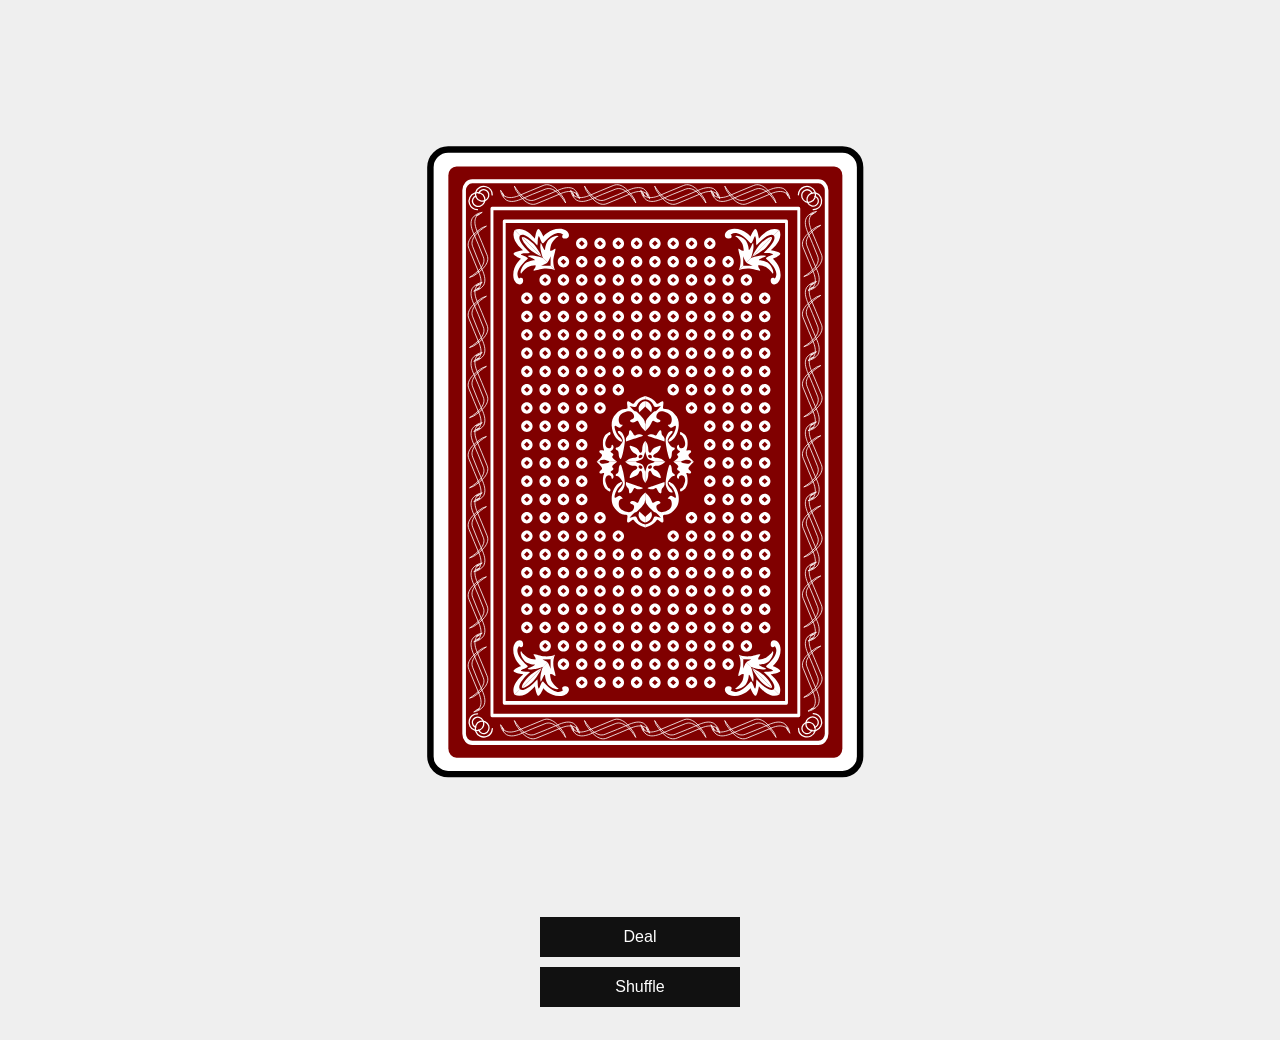
==== index.html @ c9fe1b4e "Renamed deck.html to index.html. Changes to readme." ====
<doctype !html>
<html>
    <head>
        <meta charset="utf-8">
        <link rel="stylesheet" href="style.css">
        <script
			  src="https://code.jquery.com/jquery-3.1.1.min.js"
			  integrity="sha256-hVVnYaiADRTO2PzUGmuLJr8BLUSjGIZsDYGmIJLv2b8="
			  crossorigin="anonymous"></script>
    </head>
    <body>
        <div id="container">
            <div id="card">
                <svg
                    viewBox="0 0 245 275"
                    width="100%"
                    height="100%">
                    <use id="card_image" xlink:href="svg-cards-indented.svg#back" x="40" y="12" fill="#800000" />
                </svg>
            </div>
            <button id="deal">Deal</button><br />
            <button id="shuffle">Shuffle</button>
            <div id="deck"></div>
        </div>
    <script>
        var suits = ['diamond', 'club', 'spade', 'heart'];
        var numerals = {'1': 1, '2': 2, '3': 3, '4': 4, '5': 5, '6': 6, '7': 7, '8': 8, '9': 9, '10': 10, 'jack': 10, 'queen': 10, 'king': 10};
        var deck = [];
        
        function shuffle() {
            deck = []
            var j = 0;
            var k = 0;
            var temp = null;
            
            for (i = 0; i < suits.length; i++) {
                $.each(numerals, function(numeral, value) {
                    deck.push(numeral + '_' + suits[i]);
                })
            
            for (j = deck.length - 1; j > 0; j--) {
                k = Math.floor(Math.random() * (j + 1))
                temp = deck[j];
                deck[j] = deck[k];
                deck[k] = temp;
            }

            $('#card_image').attr("xlink:href","svg-cards-indented.svg#back");
        }
        }

        $(document).ready(function() {
            shuffle();
        })

        $('#shuffle').click(function() {
                shuffle();                  
            })

        $('#deal, #card_image').click(function() {
            if (deck.length == 0) {
                $('#card_image').attr("xlink:href","svg-cards-indented.svg#back");
            }
            else {
                card = deck.pop()
        
                switch (card.split("_").pop()) {
                    case 'spade':
                    case 'club':
                        $('#card_image').attr("fill","#000000");
                        break;
                }
                $('#card_image').attr("xlink:href","svg-cards-indented.svg#" + card);
            }
            
            
        })
    </script>
    </body>
</html>
---- style.css ----
body {
    background-color: #efefef;
    font-family: 'Proxima Nova', 'Arial', sans-serif;
    font-size: 18px;
}

button {
    background-color: #111;
    font-size: 16px;
    padding: 10px;
    margin: 5px;
    color: #fff;
    border: 1px solid #111;
    width: 200px;
}

#container {
    width: 50%;
    margin: 0 auto;
    padding: 20px;
    text-align: center;
}

#card {
    width: 100%;
    text-align: center;
    font-size: 48px;
}
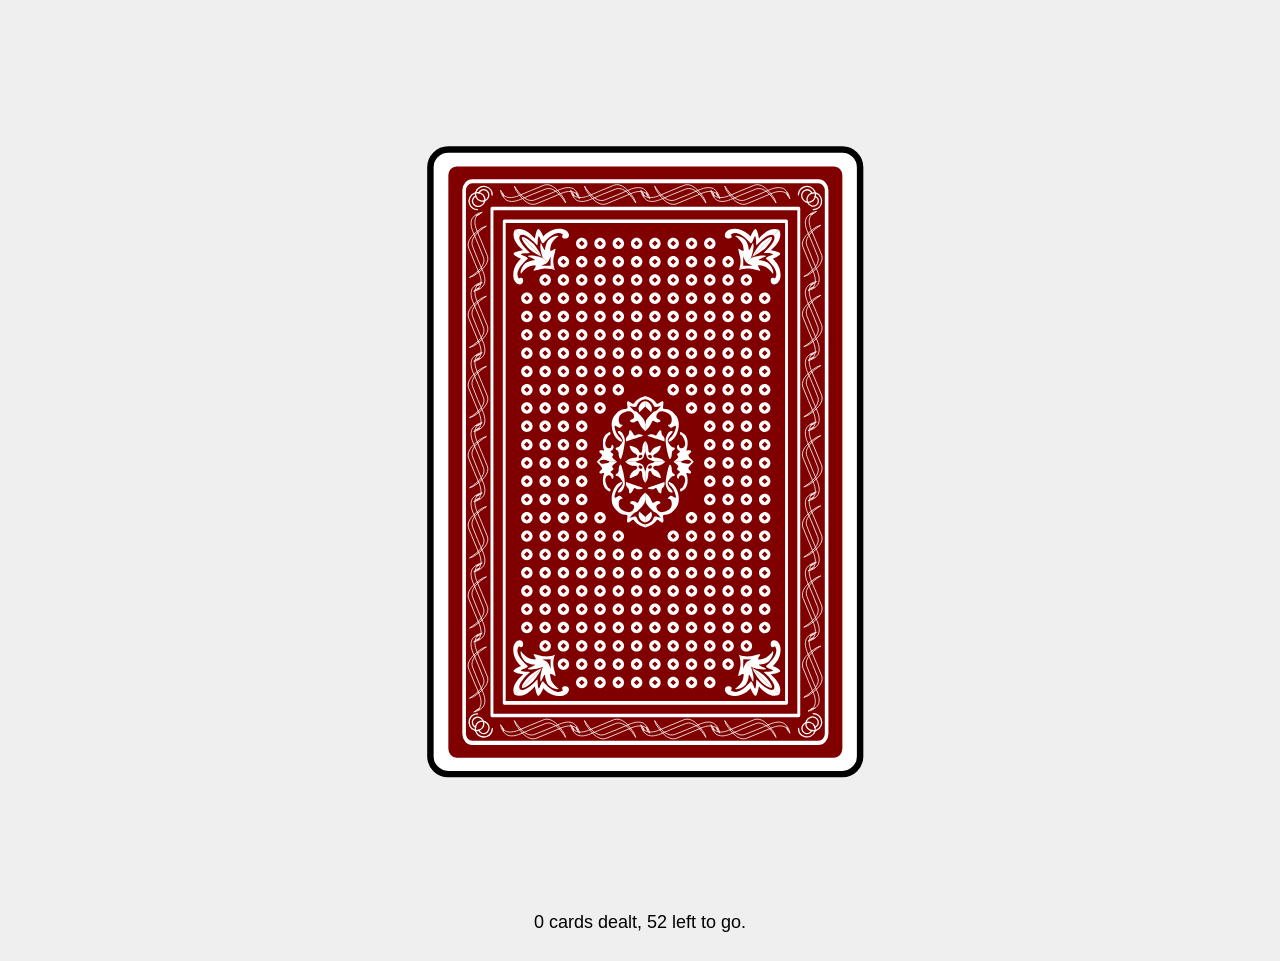
==== commit 37a89d52: "Tidying up. Splitting deal & image update action out to functions." ====
--- a/index.html
+++ b/index.html
@@ -18,63 +18,8 @@
                     <use id="card_image" xlink:href="svg-cards-indented.svg#back" x="40" y="12" fill="#800000" />
                 </svg>
             </div>
-            <button id="deal">Deal</button><br />
-            <button id="shuffle">Shuffle</button>
             <div id="deck"></div>
         </div>
-    <script>
-        var suits = ['diamond', 'club', 'spade', 'heart'];
-        var numerals = {'1': 1, '2': 2, '3': 3, '4': 4, '5': 5, '6': 6, '7': 7, '8': 8, '9': 9, '10': 10, 'jack': 10, 'queen': 10, 'king': 10};
-        var deck = [];
-        
-        function shuffle() {
-            deck = []
-            var j = 0;
-            var k = 0;
-            var temp = null;
-            
-            for (i = 0; i < suits.length; i++) {
-                $.each(numerals, function(numeral, value) {
-                    deck.push(numeral + '_' + suits[i]);
-                })
-            
-            for (j = deck.length - 1; j > 0; j--) {
-                k = Math.floor(Math.random() * (j + 1))
-                temp = deck[j];
-                deck[j] = deck[k];
-                deck[k] = temp;
-            }
-
-            $('#card_image').attr("xlink:href","svg-cards-indented.svg#back");
-        }
-        }
-
-        $(document).ready(function() {
-            shuffle();
-        })
-
-        $('#shuffle').click(function() {
-                shuffle();                  
-            })
-
-        $('#deal, #card_image').click(function() {
-            if (deck.length == 0) {
-                $('#card_image').attr("xlink:href","svg-cards-indented.svg#back");
-            }
-            else {
-                card = deck.pop()
-        
-                switch (card.split("_").pop()) {
-                    case 'spade':
-                    case 'club':
-                        $('#card_image').attr("fill","#000000");
-                        break;
-                }
-                $('#card_image').attr("xlink:href","svg-cards-indented.svg#" + card);
-            }
-            
-            
-        })
-    </script>
+        <script type="text/javascript" src="deck.js"></script>
     </body>
 </html>
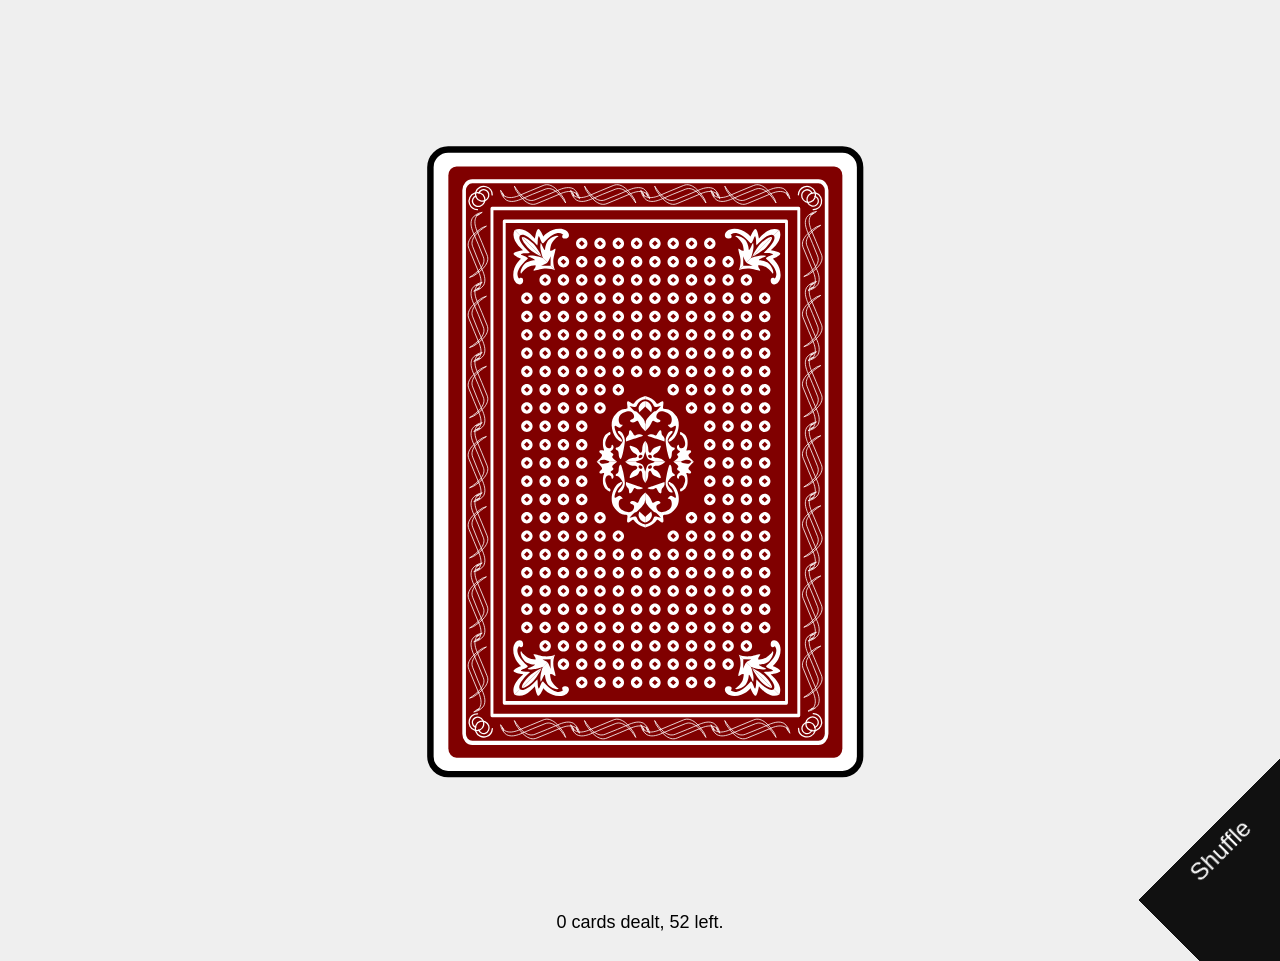
==== commit 8267b32a: "Shuffle button in corner." ====
--- a/index.html
+++ b/index.html
@@ -19,6 +19,7 @@
                 </svg>
             </div>
             <div id="deck"></div>
+            <div id="reset_corner"><p>Shuffle</p></div>
         </div>
         <script type="text/javascript" src="deck.js"></script>
     </body>
--- a/style.css
+++ b/style.css
@@ -27,3 +27,33 @@
     font-size: 48px;
 }
 
+#reset_corner_container {
+    position: fixed;
+    right: 0;
+    bottom: 0;
+}
+
+#reset_corner {
+    position: fixed;
+    right: -100px;
+    bottom: -100px;
+    width: 200px;
+    height: 200px;
+    color: #fff;
+    background-color: #111;
+    -webkit-transform: rotate(45deg);
+    -moz-transform: rotate(45deg);
+    -ms-transform: rotate(45deg);
+    -o-transform: rotate(45deg);
+}
+
+#reset_corner p {
+    position: fixed;
+    right: 140px;
+    bottom: 55px;
+    font-size: 24px;
+    -webkit-transform: rotate(-90deg);
+    -moz-transform: rotate(-90deg);
+    -ms-transform: rotate(-90deg);
+    -o-transform: rotate(-90deg);    
+}
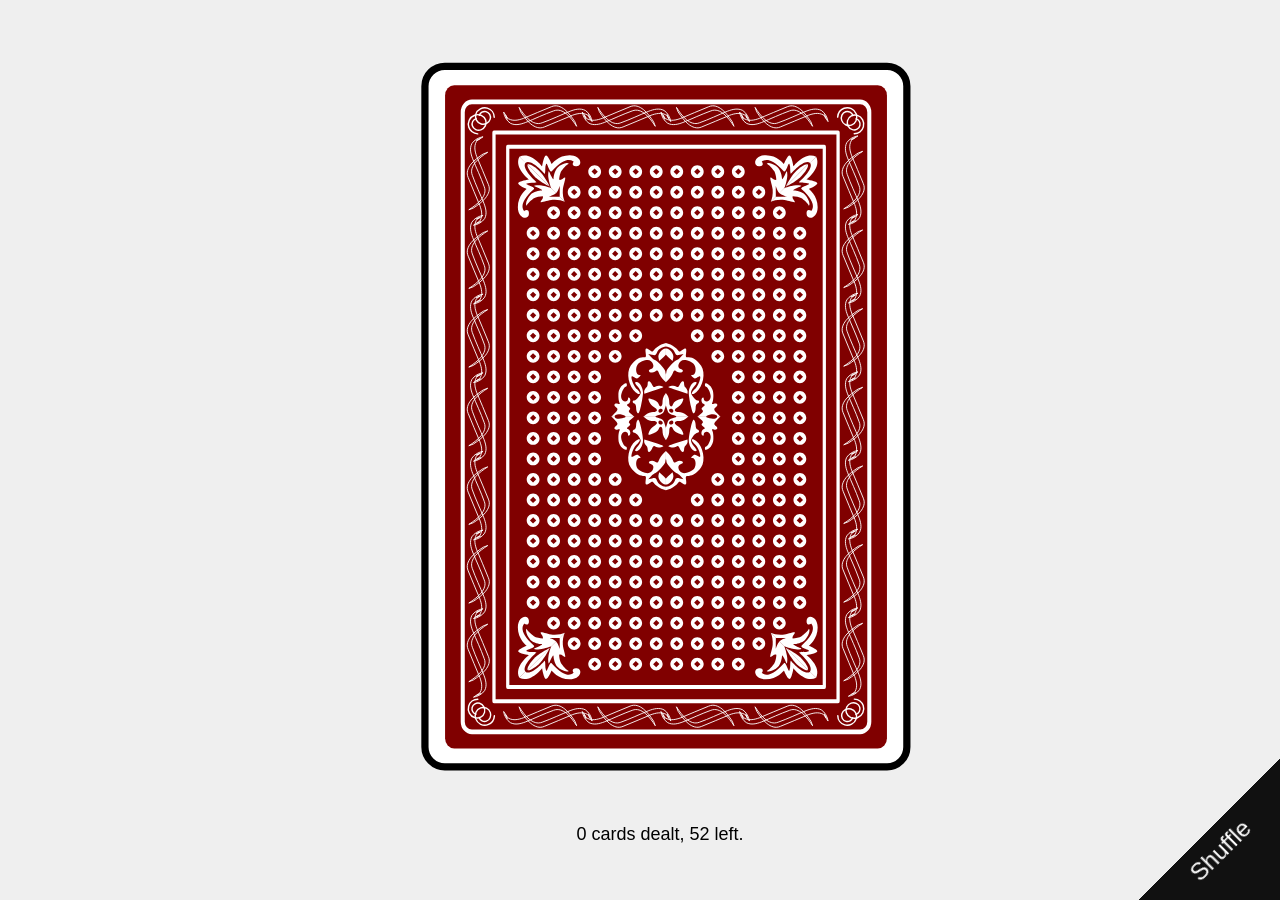
==== commit 522f8f75: "Tidying, fixed container sizing." ====
--- a/index.html
+++ b/index.html
@@ -14,7 +14,7 @@
                 <svg
                     viewBox="0 0 245 275"
                     width="100%"
-                    height="100%">
+                    height="90%">
                     <use id="card_image" xlink:href="svg-cards-indented.svg#back" x="40" y="12" fill="#800000" />
                 </svg>
             </div>
--- a/style.css
+++ b/style.css
@@ -15,7 +15,7 @@
 }
 
 #container {
-    width: 50%;
+    width: 100%;
     margin: 0 auto;
     padding: 20px;
     text-align: center;
@@ -39,6 +39,7 @@
     bottom: -100px;
     width: 200px;
     height: 200px;
+    cursor: pointer;
     color: #fff;
     background-color: #111;
     -webkit-transform: rotate(45deg);
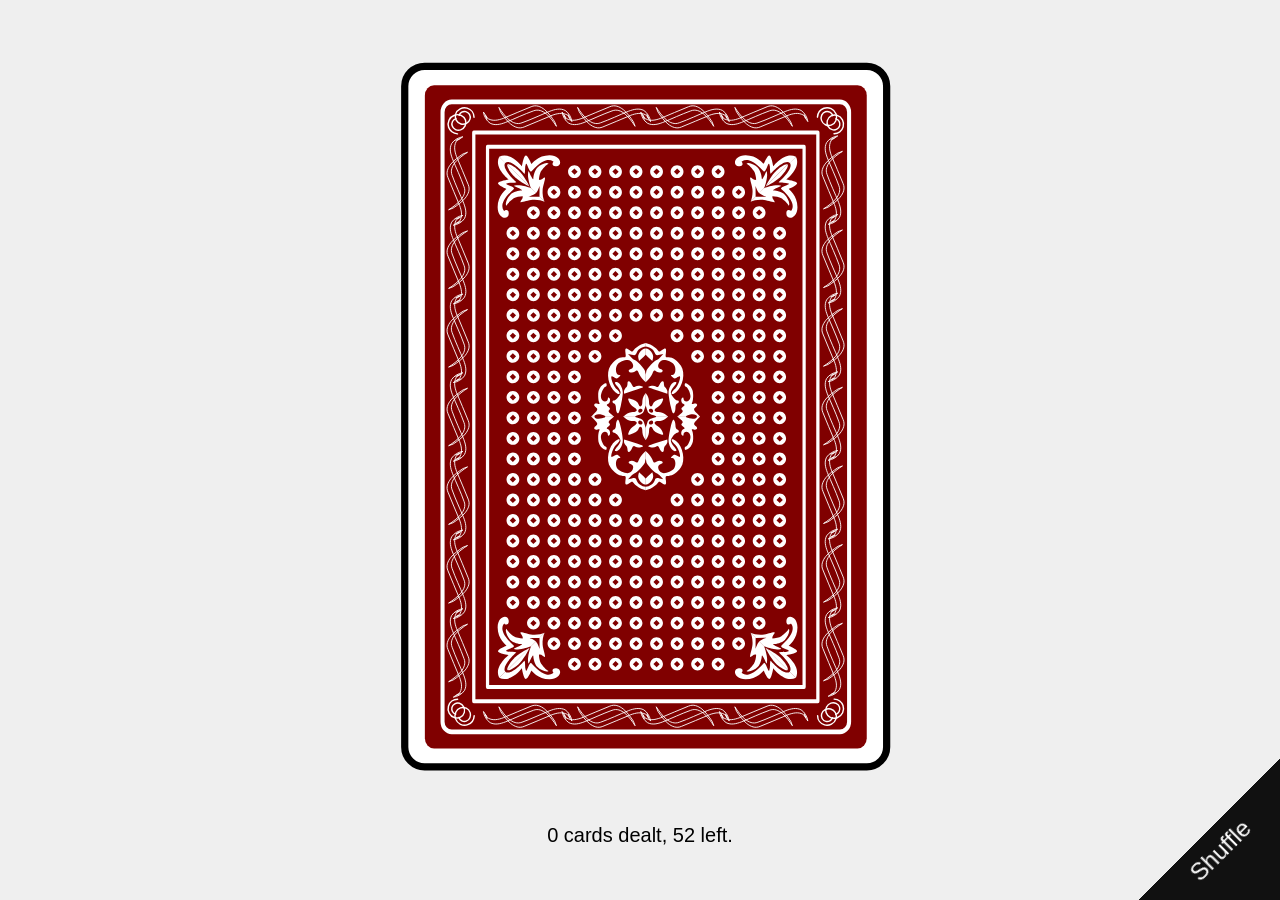
==== commit 7315fead: "Fix click-to-deal in Microsoft Edge" ====
--- a/index.html
+++ b/index.html
@@ -15,7 +15,7 @@
                     viewBox="0 0 245 275"
                     width="100%"
                     height="90%">
-                    <use id="card_image" xlink:href="svg-cards-indented.svg#back" x="40" y="12" fill="#800000" />
+                    <use id="card_image" style="pointer-events: none;" xlink:href="svg-cards-indented.svg#back" x="40" y="12" fill="#800000" />
                 </svg>
             </div>
             <div id="deck"></div>
--- a/style.css
+++ b/style.css
@@ -15,7 +15,7 @@
 }
 
 #container {
-    width: 100%;
+    width: 90%;
     margin: 0 auto;
     padding: 20px;
     text-align: center;
@@ -25,6 +25,10 @@
     width: 100%;
     text-align: center;
     font-size: 48px;
+}
+
+#deck {
+    font-size: 20px;
 }
 
 #reset_corner_container {
@@ -42,6 +46,7 @@
     cursor: pointer;
     color: #fff;
     background-color: #111;
+    transform: rotate(45deg);
     -webkit-transform: rotate(45deg);
     -moz-transform: rotate(45deg);
     -ms-transform: rotate(45deg);
@@ -53,8 +58,10 @@
     right: 140px;
     bottom: 55px;
     font-size: 24px;
+    transform: rotate(-90deg);
     -webkit-transform: rotate(-90deg);
     -moz-transform: rotate(-90deg);
     -ms-transform: rotate(-90deg);
     -o-transform: rotate(-90deg);    
-}+}
+
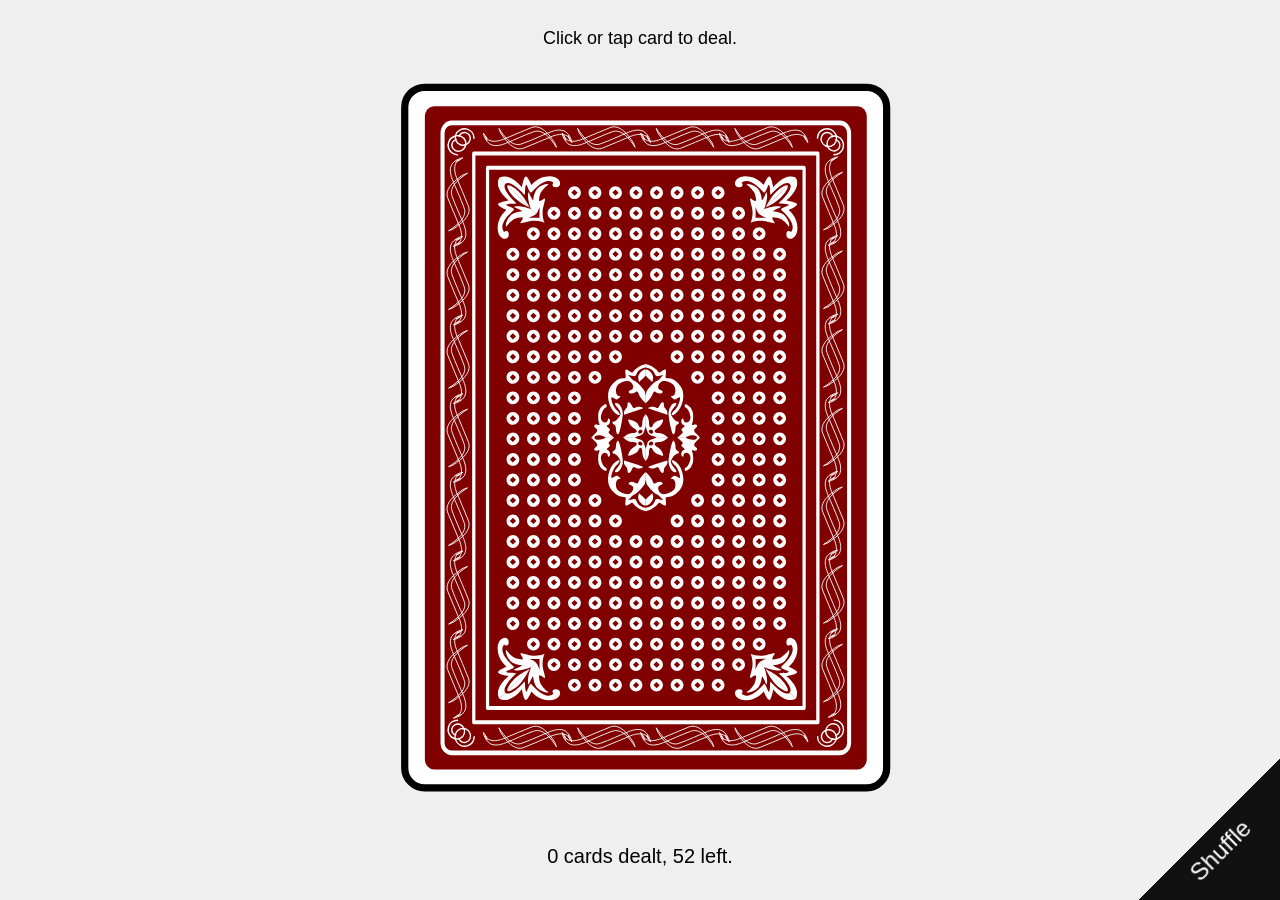
==== commit 3fb8b2ff: "On-screen instructions." ====
--- a/index.html
+++ b/index.html
@@ -1,4 +1,3 @@
-<doctype !html>
 <html>
     <head>
         <meta charset="utf-8">
@@ -10,6 +9,7 @@
     </head>
     <body>
         <div id="container">
+            <div id="instructions">Click or tap card to deal.</div>
             <div id="card">
                 <svg
                     viewBox="0 0 245 275"
--- a/style.css
+++ b/style.css
@@ -64,4 +64,3 @@
     -ms-transform: rotate(-90deg);
     -o-transform: rotate(-90deg);    
 }
-
